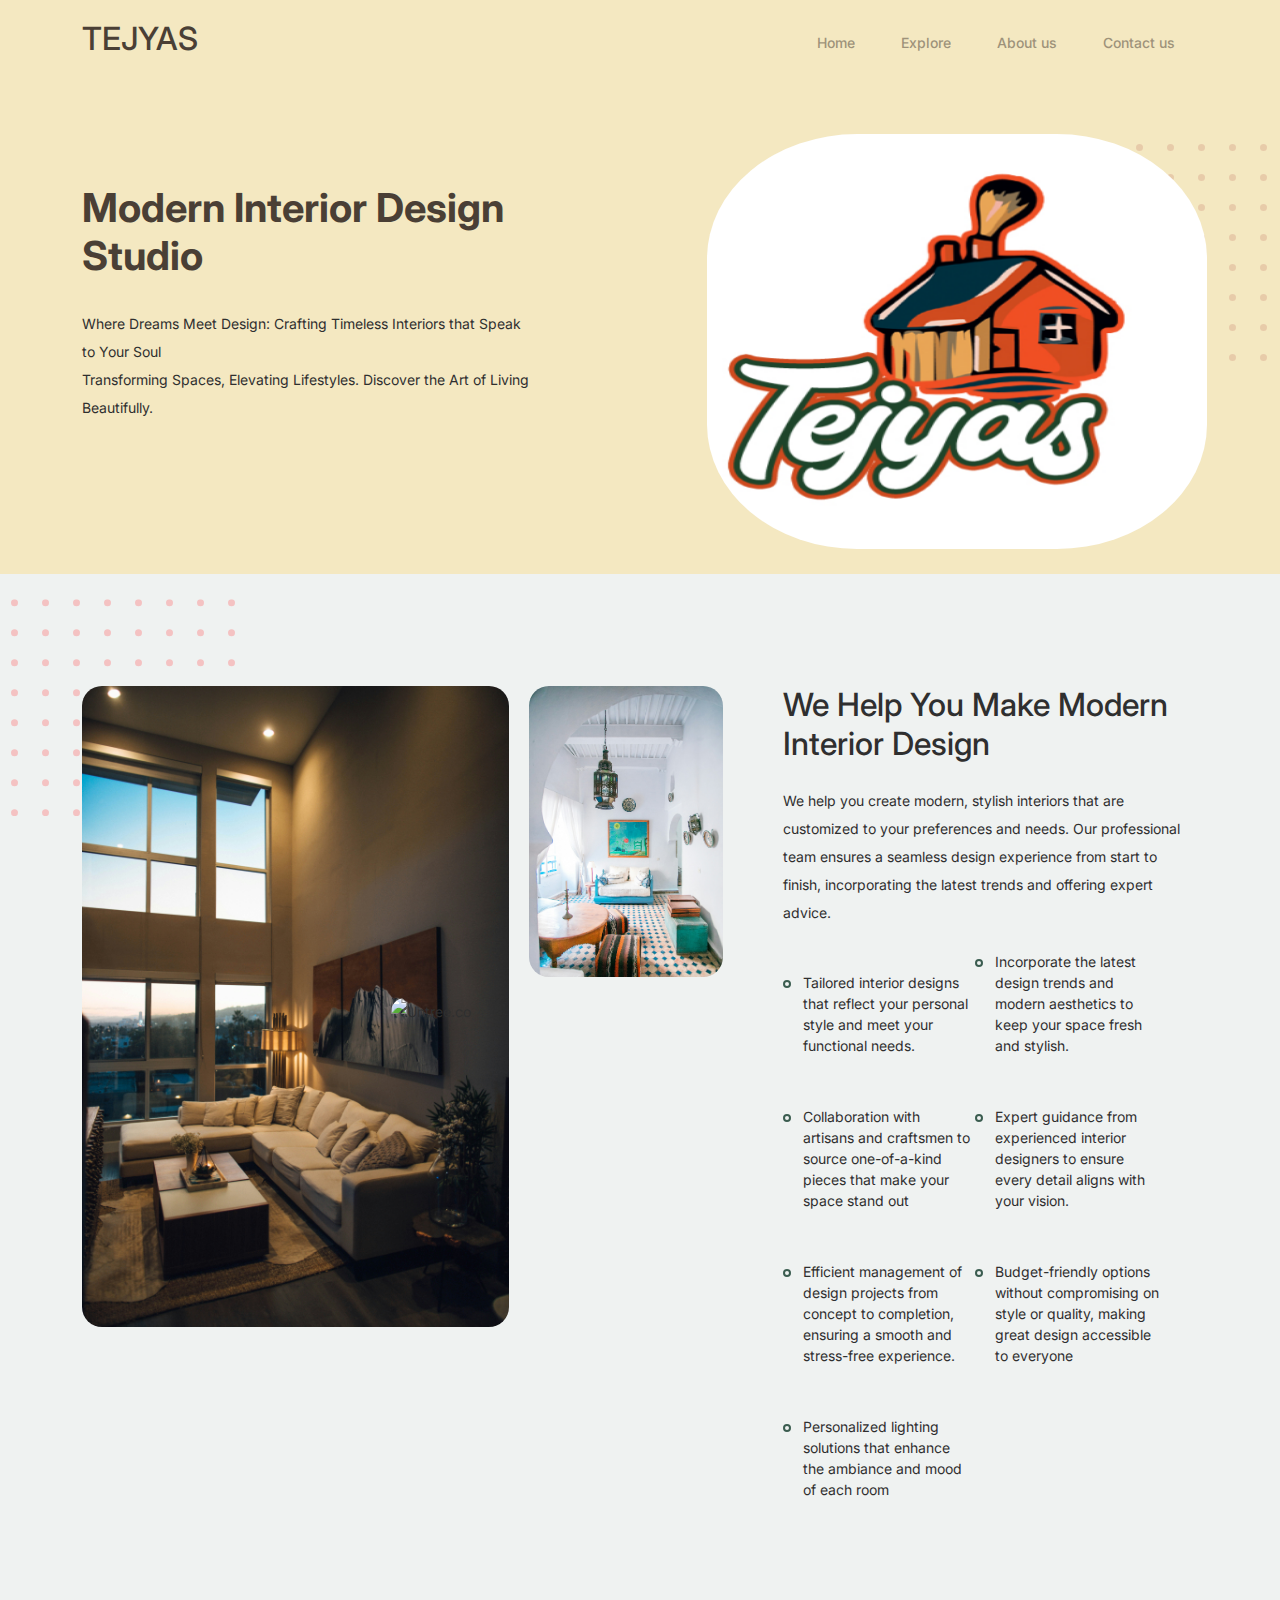
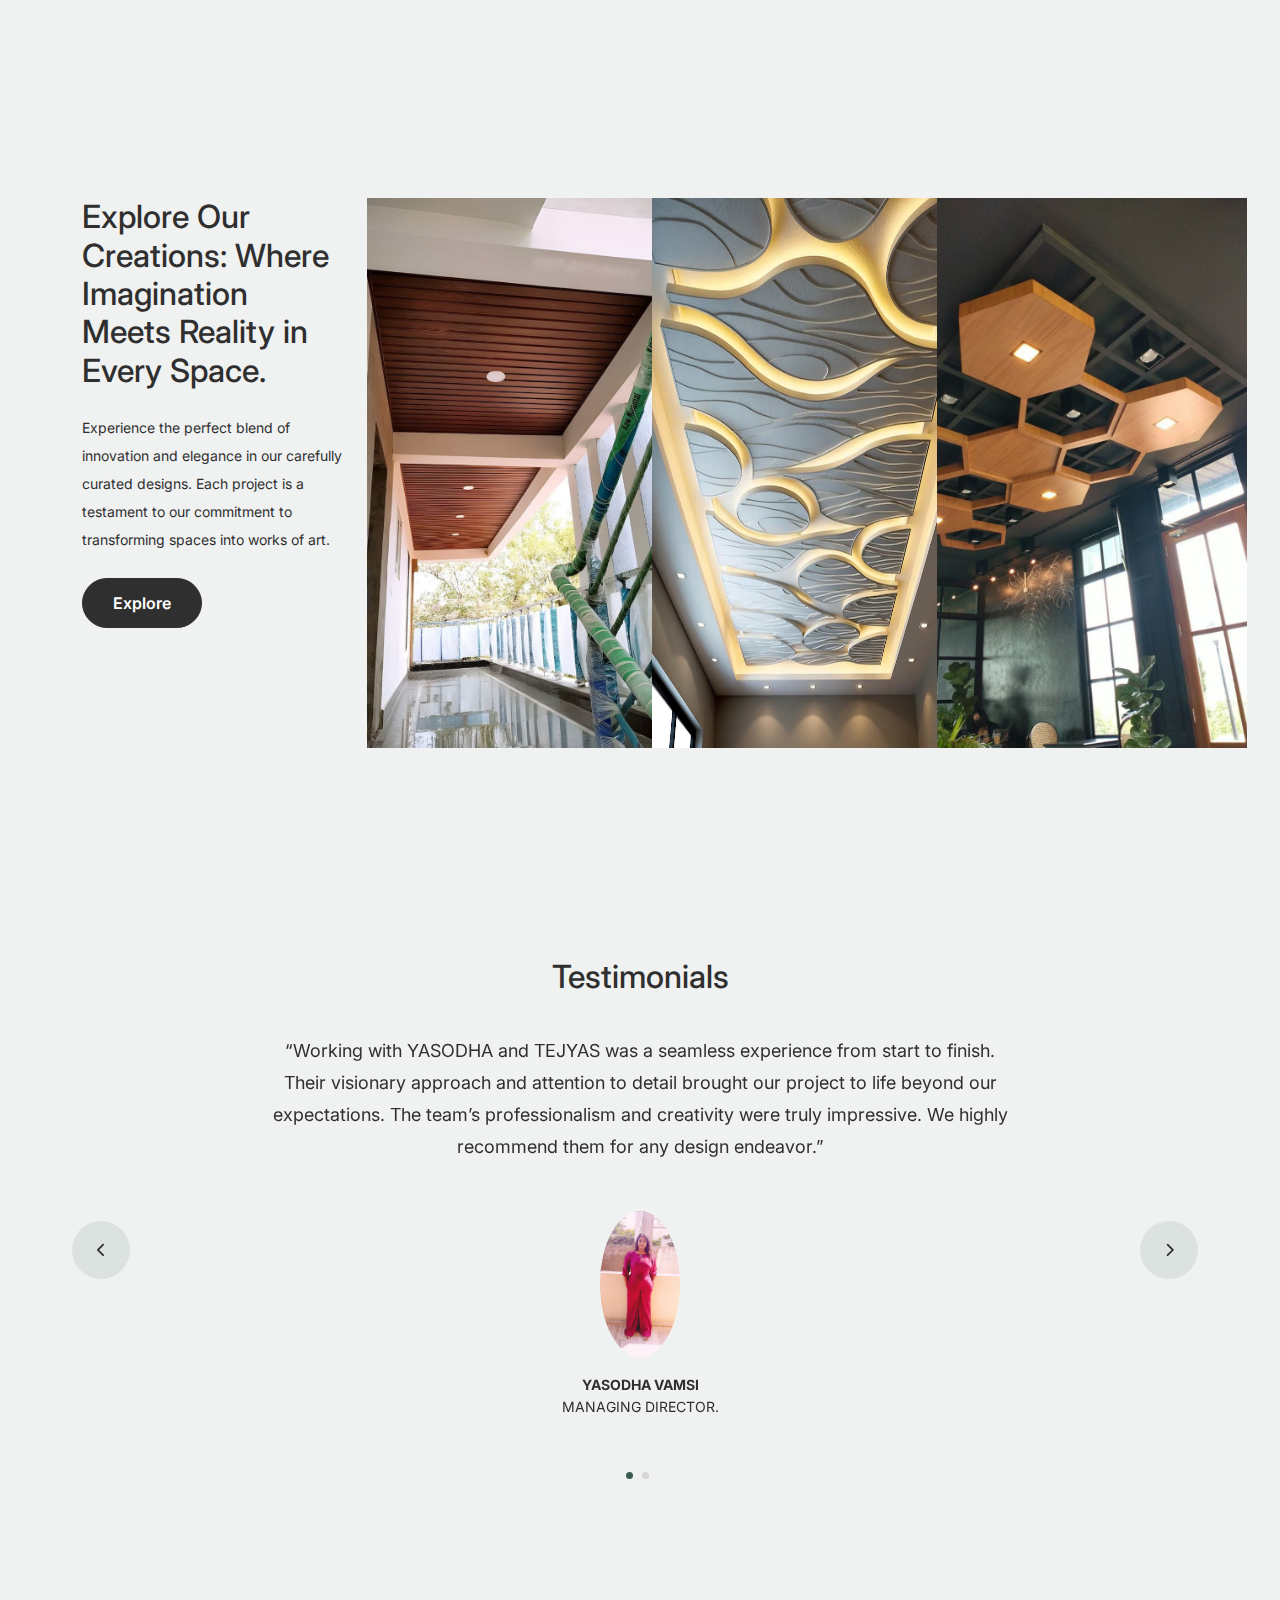
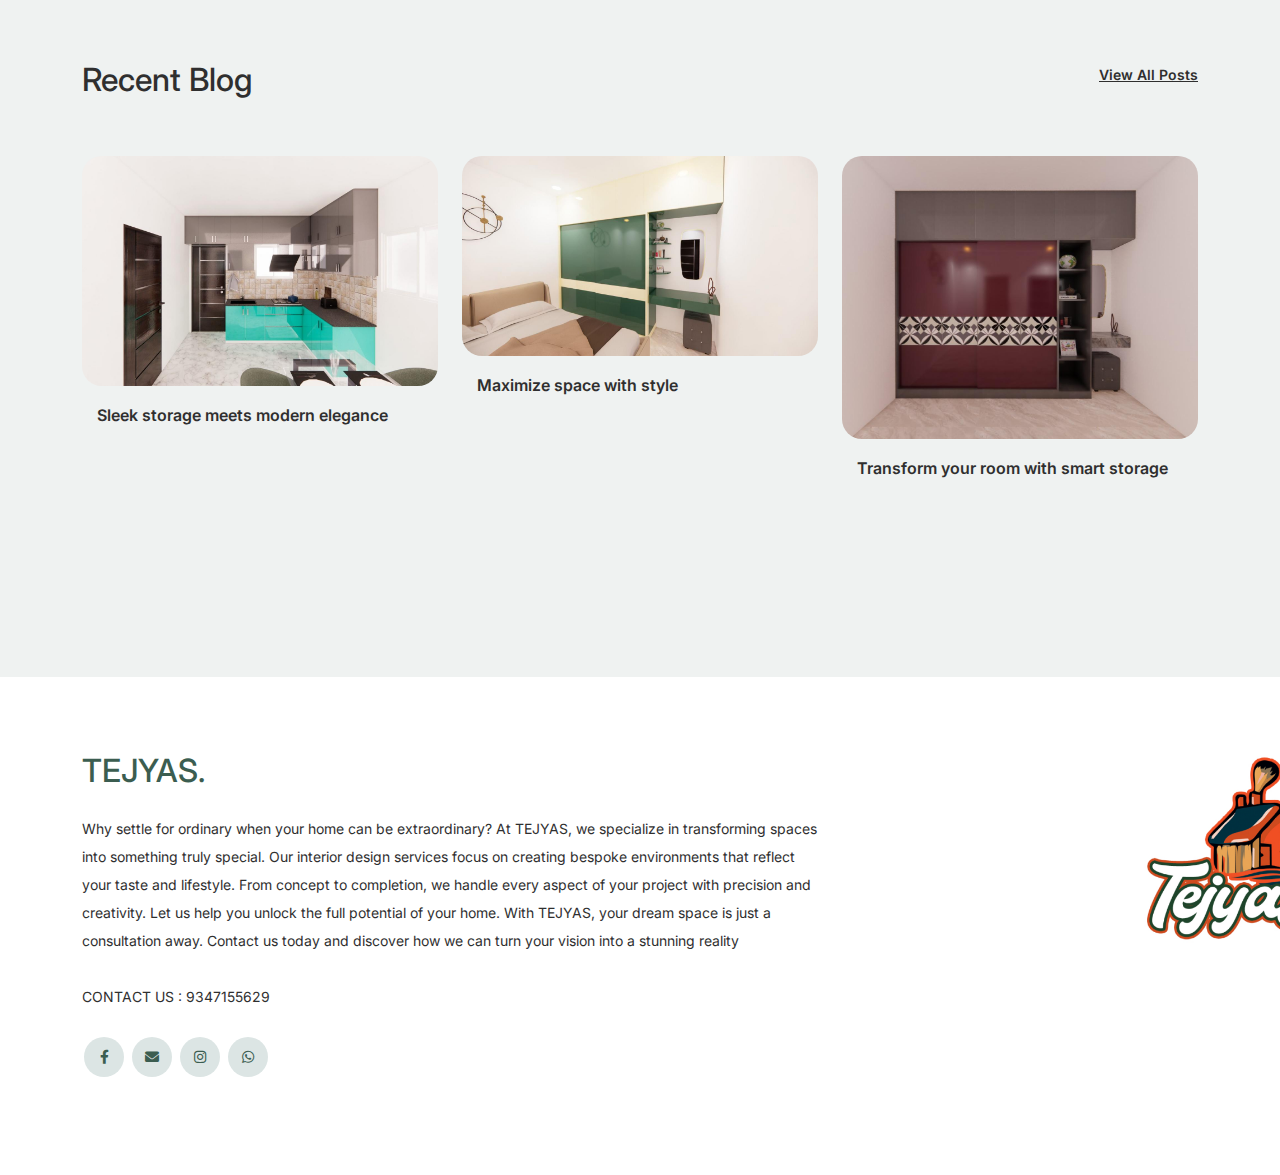
==== index.html @ baf239d1 "Add files via upload" ====
<!doctype html>
<html lang="en">
<head>
  <meta charset="utf-8">
  <meta name="viewport" content="width=device-width, initial-scale=1, shrink-to-fit=no">
  <meta name="author" content="Untree.co">
  <link rel="shortcut icon" href="favicon.png">

  <meta name="description" content="" />
  <meta name="keywords" content="bootstrap, bootstrap4" />

		<!-- Bootstrap CSS -->
		<link href="css/bootstrap.min.css" rel="stylesheet">
		<link href="https://cdnjs.cloudflare.com/ajax/libs/font-awesome/6.0.0-beta3/css/all.min.css" rel="stylesheet">
		<link href="css/tiny-slider.css" rel="stylesheet">
		<link href="css/style.css" rel="stylesheet">
		<title>TEJYAS </title>
	</head>

	<body>

		<!-- Start Header/Navigation -->
		<nav class="custom-navbar navbar navbar navbar-expand-md navbar-dark bg-dark" arial-label="Furni navigation bar">

			<div class="container">
				<h2><span style="color:#4A3F35">TEJYAS</span></h2>

				<button class="navbar-toggler" type="button" data-bs-toggle="collapse" data-bs-target="#navbarsFurni" aria-controls="navbarsFurni" aria-expanded="false" aria-label="Toggle navigation">
					<span class="navbar-toggler-icon"></span>
				</button>

				<div class="collapse navbar-collapse" id="navbarsFurni">
					<ul class="custom-navbar-nav navbar-nav ms-auto mb-2 mb-md-0">
						<li class="nav-item active">
							<li><a class="nav-link" href="index.html">Home</a></li>
						</li>
						<li><a class="nav-link" href="explore.html">Explore</a></li>
						<li><a class="nav-link" href="about.html">About us</a></li>
						<li><a class="nav-link" href="contact.html">Contact us</a></li>
					</ul>
				</div>
			</div>
				
		</nav>
		<!-- End Header/Navigation -->

		<!-- Start Hero Section -->
			<div class="hero">
				<div class="container">
					<div class="row justify-content-between">
						<div class="col-lg-5">
							<div class="intro-excerpt">
								<h1>Modern Interior <span clsas="d-block">Design Studio</span></h1>
								<p class="mb-4">Where Dreams Meet Design: Crafting Timeless Interiors that Speak to Your Soul <br>Transforming Spaces, Elevating Lifestyles. Discover the Art of Living Beautifully.</p>
							</div>
						</div>
						<div class="col-lg-7">
							<div class="hero-img-wrap">
								<img src="images/Screenshot 2024-08-15 175534.png" class="img-fluid">
							</div>
						</div>
					</div>
				</div>
			</div>
		<!-- End Hero Section -->

		<!-- Start Product Section -->
		
		<!-- End Product Section -->
		<div class="we-help-section">
			<div class="container">
				<div class="row justify-content-between">
					<div class="col-lg-7 mb-5 mb-lg-0">
						<div class="imgs-grid">
							<div class="grid grid-1"><img src="images/roberto-nickson-rEJxpBskj3Q-unsplash.jpg" alt="Untree.co"></div>
							<div class="grid grid-2"><img src="images/maria-orlova-6viJObrmnBw-unsplash.jpg" alt="Untree.co"></div>
							<div class="grid grid-3"><img src="images/jean-philippe-delberghe-PVQnaFyePvU-unsplash.jpg" alt="Untree.co"></div>
						</div>
					</div>
					<div class="col-lg-5 ps-lg-5">
						<h2 class="section-title mb-4">We Help You Make Modern Interior Design</h2>
						<p>We help you create modern, stylish interiors that are customized to your preferences and needs. Our professional team ensures a seamless design experience from start to finish, incorporating the latest trends and offering expert advice.</p>

						<ul class="list-unstyled custom-list my-4">
							<li>Tailored interior designs that reflect your personal style and meet your functional needs.</li>
							<li>Incorporate the latest design trends and modern aesthetics to keep your space fresh and stylish.</li>
							<li>Collaboration with artisans and craftsmen to source one-of-a-kind pieces that make your space stand out</li>
							<li>Expert guidance from experienced interior designers to ensure every detail aligns with your vision.</li>
							<li>Efficient management of design projects from concept to completion, ensuring a smooth and stress-free experience.</li>
							<li>Budget-friendly options without compromising on style or quality, making great design accessible to everyone</li>
							<li>Personalized lighting solutions that enhance the ambiance and mood of each room</li>
						</ul>
					</div>
				</div>
			</div>
		</div>
		<!-- Start Why Choose Us Section -->
		
		<!-- End Why Choose Us Section -->

		<!-- Start We Help Section -->
		
		<!-- End We Help Section -->

		<div class="product-section">
			<div class="container">
			  <div class="row">
		  
				<!-- Start Column 1 -->
				<div class="col-md-12 col-lg-3 mb-5 mb-lg-0">
				  <h2 class="mb-4 section-title">Explore Our Creations: Where Imagination Meets Reality in Every Space.</h2>
				  <p class="mb-4">Experience the perfect blend of innovation and elegance in our carefully curated designs. Each project is a testament to our commitment to transforming spaces into works of art.</p>
				  <p><a href="explore.html" class="btn">Explore</a></p>
				</div> 
				<!-- End Column 1 -->
		  
				<!-- Start Column 2 -->
				<div class="col-12 col-md-4 col-lg-3 mb-5 mb-md-0">
				  <a href="WhatsApp Image 2024-08-11 at 13.54.04_a18f2dfe.jpg" class="product-item">
					<img src="images/WhatsApp Image 2024-08-11 at 13.54.04_a18f2dfe.jpg" class="img-fluid1">
				  </a>
				</div> 
				<!-- End Column 2 -->
		  
				<!-- Start Column 3 -->
				<div class="col-12 col-md-4 col-lg-3 mb-5 mb-md-0">
				  <a href="stunning-new-ceiling-design-concepts-transform-your-home_1199394-38433.avif" class="product-item">
					<img src="images/stunning-new-ceiling-design-concepts-transform-your-home_1199394-38433.avif" class="img-fluid1">
				  </a>
				</div>
				<!-- End Column 3 -->
		  
				<!-- Start Column 4 -->
				<div class="col-12 col-md-4 col-lg-3 mb-5 mb-md-0">
				  <a href="WhatsApp Image 2024-08-11 at 13.54.05_7233ead6.jpg" class="product-item">
					<img src="images/WhatsApp Image 2024-08-11 at 13.54.05_7233ead6.jpg" class="img-fluid1">
				  </a>
				</div>
				<!-- End Column 4 -->
		  
			  </div>
			</div>
		  </div>
		  
					<!-- End Column 4 -->

				</div>
			</div>
		</div>

		<!-- Start Testimonial Slider -->
		<div class="testimonial-section">
			<div class="container">
				<div class="row">
					<div class="col-lg-7 mx-auto text-center">
						<h2 class="section-title">Testimonials</h2>
					</div>
				</div>

				<div class="row justify-content-center">
					<div class="col-lg-12">
						<div class="testimonial-slider-wrap text-center">

							<div id="testimonial-nav">
								<span class="prev" data-controls="prev"><span class="fa fa-chevron-left"></span></span>
								<span class="next" data-controls="next"><span class="fa fa-chevron-right"></span></span>
							</div>

							<div class="testimonial-slider">
								
								<div class="item">
									<div class="row justify-content-center">
										<div class="col-lg-8 mx-auto">

											<div class="testimonial-block text-center">
												<blockquote class="mb-5">
													<p>&ldquo;Working with YASODHA and TEJYAS was a seamless experience from start to finish. Their visionary approach and attention to detail brought our project to life beyond our expectations. The team’s professionalism and creativity were truly impressive. We highly recommend them for any design endeavor.&rdquo;</p>
												</blockquote>

												<div class="author-info">
													<div class="author-pic">
														<img src="images/vamsi.jpg" alt="Maria Jones" class="img-fluid">
													</div>
													<h3 class="font-weight-bold">YASODHA VAMSI</h3>
													<span class="position d-block mb-3">MANAGING DIRECTOR.</span>
												</div>
											</div>

										</div>
									</div>
								</div> 
								<!-- END item -->

								<div class="item">
									<div class="row justify-content-center">
										<div class="col-lg-8 mx-auto">

											<div class="testimonial-block text-center">
												<blockquote class="mb-5">
													<p>&ldquo;Under KIRAN TEJA's leadership, TEJYAS delivered exceptional results with a perfect blend of style and functionality. The team's ability to understand our needs and execute them flawlessly was remarkable. The entire process was smooth and stress-free, thanks to their expertise. We couldn’t be happier with the outcome.&rdquo;</p>
												</blockquote>

												<div class="author-info">
													<div class="author-pic">
														<img src="images/tej.jpg" alt="Maria Jones" class="img-fluid">
													</div>
													<h3 class="font-weight-bold">KIRAN TEJA</h3>
													<span class="position d-block mb-3">MANAGING DIRECTOR.</span>
												</div>
											</div>

										</div>
									</div>
								</div> 
								<!-- END item -->

								<!-- END item -->

							</div>

						</div>
					</div>
				</div>
			</div>
		</div>
		<!-- End Testimonial Slider -->

		<!-- Start Blog Section -->
		<div class="blog-section">
			<div class="container">
				<div class="row mb-5">
					<div class="col-md-6">
						<h2 class="section-title">Recent Blog</h2>
					</div>
					<div class="col-md-6 text-start text-md-end">
						<a href="explore.html" class="more">View All Posts</a>
					</div>
				</div>

				<div class="row">

					<div class="col-12 col-sm-6 col-md-4 mb-4 mb-md-0">
						<div class="post-entry">
							<a href="WhatsApp Image 2024-08-11 at 13.09.54_9f2b584c.jpg" class="post-thumbnail"><img src="images/WhatsApp Image 2024-08-11 at 13.09.54_9f2b584c.jpg" alt="Image" class="img-fluid"></a>
							<div class="post-content-entry">
								<h3><a href="#">Sleek storage meets modern elegance</a></h3>
							</div>
						</div>
					</div>

					<div class="col-12 col-sm-6 col-md-4 mb-4 mb-md-0">
						<div class="post-entry">
							<a href="WhatsApp Image 2024-08-11 at 13.09.53_72c09388.jpg" class="post-thumbnail"><img src="images/WhatsApp Image 2024-08-11 at 13.09.53_72c09388.jpg" alt="Image" class="img-fluid"></a>
							<div class="post-content-entry">
								<h3><a href="#">Maximize space with style</a></h3>
							</div>
						</div>
					</div>

					<div class="col-12 col-sm-6 col-md-4 mb-4 mb-md-0">
						<div class="post-entry">
							<a href="WhatsApp Image 2024-08-11 at 13.09.55_bc8fb94f.jpg" class="post-thumbnail"><img src="images/WhatsApp Image 2024-08-11 at 13.09.55_bc8fb94f.jpg" alt="Image" class="img-fluid"></a>
							<div class="post-content-entry">
								<h3><a href="#">Transform your room with smart storage</a></h3>
							</div>
						</div>
					</div>

				</div>
			</div>
		</div>
		<!-- End Blog Section -->	

		<!-- Start Footer Section -->
		<footer class="footer-section">
			<div class="container relative">
				<div class="row">
					<div class="sofa col-8">
						<div class="mb-4 footer-logo-wrap"><a href="#" class="footer-logo">TEJYAS<span>.</span></a></div>
						<p class="mb-4">Why settle for ordinary when your home can be extraordinary? At TEJYAS, we specialize in transforming spaces into something truly special. Our interior design services focus on creating bespoke environments that reflect your taste and lifestyle. From concept to completion, we handle every aspect of your project with precision and creativity.

							Let us help you unlock the full potential of your home. With TEJYAS, your dream space is just a consultation away. Contact us today and discover how we can turn your vision into a stunning reality<br> <br> CONTACT US : 9347155629</p>

						<ul class="list-unstyled custom-social">
							<li><a href="#"><span class="fa fa-brands fa-facebook-f"></span></a></li>
							<li><a href="mailto:tejyasinteriors@gmail.com"><span class="fa fa-envelope"></span></a></li>
							<li><a href="https://www.instagram.com/tejyas_interiors?utm_source=ig_web_button_share_sheet&igsh=ZDNlZDc0MzIxNw=="><span class="fa fa-brands fa-instagram"></span></a></li>
							<li><a href="https://wa.me/9347155629"><span class="fa fa-brands fa-whatsapp"></span></a></li>

						</ul>
					</div>
						</div>
					</div>
					<div class="row">
						<div class="sof col-3">
							<img src="images/Screenshot 2024-08-15 175534.png" alt="Image" class="img-fluid">
						</div>

				</div>


					</div>
				</div>

			</div>
		</footer>
		<!-- End Footer Section -->	


		<script src="js/bootstrap.bundle.min.js"></script>
		<script src="js/tiny-slider.js"></script>
		<script src="js/custom.js"></script>
	</body>

</html>
---- css/tiny-slider.css ----
.tns-outer{padding:0 !important}.tns-outer [hidden]{display:none !important}.tns-outer [aria-controls],.tns-outer [data-action]{cursor:pointer}.tns-slider{-webkit-transition:all 0s;-moz-transition:all 0s;transition:all 0s}.tns-slider>.tns-item{-webkit-box-sizing:border-box;-moz-box-sizing:border-box;box-sizing:border-box}.tns-horizontal.tns-subpixel{white-space:nowrap}.tns-horizontal.tns-subpixel>.tns-item{display:inline-block;vertical-align:top;white-space:normal}.tns-horizontal.tns-no-subpixel:after{content:'';display:table;clear:both}.tns-horizontal.tns-no-subpixel>.tns-item{float:left}.tns-horizontal.tns-carousel.tns-no-subpixel>.tns-item{margin-right:-100%}.tns-no-calc{position:relative;left:0}.tns-gallery{position:relative;left:0;min-height:1px}.tns-gallery>.tns-item{position:absolute;left:-100%;-webkit-transition:transform 0s, opacity 0s;-moz-transition:transform 0s, opacity 0s;transition:transform 0s, opacity 0s}.tns-gallery>.tns-slide-active{position:relative;left:auto !important}.tns-gallery>.tns-moving{-webkit-transition:all 0.25s;-moz-transition:all 0.25s;transition:all 0.25s}.tns-autowidth{display:inline-block}.tns-lazy-img{-webkit-transition:opacity 0.6s;-moz-transition:opacity 0.6s;transition:opacity 0.6s;opacity:0.6}.tns-lazy-img.tns-complete{opacity:1}.tns-ah{-webkit-transition:height 0s;-moz-transition:height 0s;transition:height 0s}.tns-ovh{overflow:hidden}.tns-visually-hidden{position:absolute;left:-10000em}.tns-transparent{opacity:0;visibility:hidden}.tns-fadeIn{opacity:1;filter:alpha(opacity=100);z-index:0}.tns-normal,.tns-fadeOut{opacity:0;filter:alpha(opacity=0);z-index:-1}.tns-vpfix{white-space:nowrap}.tns-vpfix>div,.tns-vpfix>li{display:inline-block}.tns-t-subp2{margin:0 auto;width:310px;position:relative;height:10px;overflow:hidden}.tns-t-ct{width:2333.3333333%;width:-webkit-calc(100% * 70 / 3);width:-moz-calc(100% * 70 / 3);width:calc(100% * 70 / 3);position:absolute;right:0}.tns-t-ct:after{content:'';display:table;clear:both}.tns-t-ct>div{width:1.4285714%;width:-webkit-calc(100% / 70);width:-moz-calc(100% / 70);width:calc(100% / 70);height:10px;float:left}

/*# sourceMappingURL=sourcemaps/tiny-slider.css.map */
---- css/style.css ----
/*
* Template Name: UntreeStore
* Template Author: Untree.co
* Author URI: https://untree.co/
* License: https://creativecommons.org/licenses/by/3.0/
*/
@import url("https://fonts.googleapis.com/css2?family=Inter:wght@400;500;600;700;800&display=swap");
body {
  overflow-x: hidden;
  position: relative; }

body {
  font-family: "Inter", sans-serif;
  font-weight: 400;
  line-height: 28px;
  color: #2f2f2f;
  font-size: 14px;
  background-color: #eff2f1; }

a {
  text-decoration: none;
  -webkit-transition: .3s all ease;
  -o-transition: .3s all ease;
  transition: .3s all ease;
  color: #2f2f2f;
  text-decoration: underline; }
  a:hover {
    color: #2f2f2f;
    text-decoration: none; }
  a.more {
    font-weight: 600; }

.custom-navbar {
  background: #F4E8C1 !important;
  padding-top: 20px;
  padding-bottom: 20px; }
  .custom-navbar .navbar-brand {
    font-size: 32px;
    font-weight: 600; }
    .custom-navbar .navbar-brand > span {
      opacity: .4; }
  .custom-navbar .navbar-toggler {
    border-color: transparent; }
    .custom-navbar .navbar-toggler:active, .custom-navbar .navbar-toggler:focus {
      -webkit-box-shadow: none;
      box-shadow: none;
      outline: none; }
  @media (min-width: 992px) {
    .custom-navbar .custom-navbar-nav li {
      margin-left: 15px;
      margin-right: 15px; } }
  .custom-navbar .custom-navbar-nav li a {
    font-weight: 500;
    color: #4A3F35 !important;
    opacity: .5;
    -webkit-transition: .3s all ease;
    -o-transition: .3s all ease;
    transition: .3s all ease;
    position: relative; }
    @media (min-width: 768px) {
      .custom-navbar .custom-navbar-nav li a:before {
        content: "";
        position: absolute;
        bottom: 0;
        left: 8px;
        right: 8px;
        background: #f9bf29;
        height: 5px;
        opacity: 1;
        visibility: visible;
        width: 0;
        -webkit-transition: .15s all ease-out;
        -o-transition: .15s all ease-out;
        transition: .15s all ease-out; } }
    .custom-navbar .custom-navbar-nav li a:hover {
      opacity: 1; }
      .custom-navbar .custom-navbar-nav li a:hover:before {
        width: calc(100% - 16px); }
  .custom-navbar .custom-navbar-nav li.active a {
    opacity: 1; }
    .custom-navbar .custom-navbar-nav li.active a:before {
      width: calc(100% - 16px); }
  .custom-navbar .custom-navbar-cta {
    margin-left: 0 !important;
    -webkit-box-orient: horizontal;
    -webkit-box-direction: normal;
    -ms-flex-direction: row;
    flex-direction: row; }
    @media (min-width: 768px) {
      .custom-navbar .custom-navbar-cta {
        margin-left: 40px !important; } }
    .custom-navbar .custom-navbar-cta li {
      margin-left: 0px;
      margin-right: 0px; }
      .custom-navbar .custom-navbar-cta li:first-child {
        margin-right: 20px; }

.hero {
  background: #F4E8C1;
  padding: calc(4rem - 30px) 0 0rem 0; }
  @media (min-width: 768px) {
    .hero {
      padding: calc(4rem - 30px) 0 4rem 0; } }
  @media (min-width: 992px) {
    .hero {
      padding: calc(8rem - 30px) 0 8rem 0; } }
  .hero .intro-excerpt {
    position: relative;
    z-index: 4; }
    @media (min-width: 992px) {
      .hero .intro-excerpt {
        max-width: 450px; } }
  .hero h1 {
    font-weight: 700;
    color: #4A3F35;
    margin-bottom: 30px; }
    @media (min-width: 1400px) {
      .hero h1 {
        font-size: 54px; } }
  .hero p {
    color: #2f2f2f;
    margin-botom: 30px; }
  .hero .hero-img-wrap {
    position: relative; }
    .hero .hero-img-wrap img {
      position: relative;
      top: 0px;
      right: 0px;
      z-index: 2;
      max-width: 780px;
      left: -20px; }
      @media (min-width: 768px) {
        .hero .hero-img-wrap img {
          right: 0px;
          left: -100px; } }
      @media (min-width: 992px) {
        .hero .hero-img-wrap img {
          left: 0px;
          top: -80px;
          position: absolute;
          right: -50px; } }
      @media (min-width: 1200px) {
        .hero .hero-img-wrap img {
          left: 150px;
          top: -50px;
          right: -100px;
          width: 500px;
          height: 415px; 
        border-radius: 30%;} }
    .hero .hero-img-wrap:after {
      content: "";
      position: absolute;
      width: 255px;
      height: 217px;
      background-image: url("../images/dots-light.svg");
      background-size: contain;
      background-repeat: no-repeat;
      right: -100px;
      top: -0px; }
      @media (min-width: 1200px) {
        .hero .hero-img-wrap:after {
          top: -40px; } }

.btn {
  font-weight: 600;
  padding: 12px 30px;
  border-radius: 30px;
  color: #ffffff;
  background: #2f2f2f;
  border-color: #2f2f2f; }
  .btn:hover {
    color: #ffffff;
    background: #222222;
    border-color: #222222; }
  .btn:active, .btn:focus {
    outline: none !important;
    -webkit-box-shadow: none;
    box-shadow: none; }
  .btn.btn-primary {
    background: #3b5d50;
    border-color: #3b5d50; }
    .btn.btn-primary:hover {
      background: #314d43;
      border-color: #314d43; }
  .btn.btn-secondary {
    color: #2f2f2f;
    background: #f9bf29;
    border-color: #f9bf29; }
    .btn.btn-secondary:hover {
      background: #f8b810;
      border-color: #f8b810; }
  .btn.btn-white-outline {
    background: transparent;
    border-width: 2px;
    border-color: rgba(255, 255, 255, 0.3); }
    .btn.btn-white-outline:hover {
      border-color: white;
      color: #ffffff; }

.-title {
  color: #2f2f2f; }

  .product-section {
    padding: 7rem 0;
  }
  
  .product-section .product-item {
    text-align: center;
    text-decoration: none;
    display: block;
    position: relative;
    padding-bottom: 50px;
  }
  
  .product-section .product-item img {
    transition: transform 0.3s ease; /* Smooth transition */
  }
  
  .product-section .product-item:hover img {
    transform: scale(1.1); /* Zoom in the image */
  }
  
  .img-fluid1 {
    height: 550px;
    width: 310px;
    transition: transform 0.3s ease; /* Smooth transition for this class */
  }
  
  .img-fluid1:hover {
    transform: scale(1.1); /* Zoom effect for .img-fluid1 class */
  }
.img-fluid2{
  height:600px;
  width:600px;
  
}

.why-choose-section {
  padding: 7rem 0; }
  .why-choose-section .img-wrap {
    position: relative; }
    .why-choose-section .img-wrap:before {
      position: absolute;
      content: "";
      width: 255px;
      height: 217px;
      background-image: url("../images/dots-yellow.svg");
      background-repeat: no-repeat;
      background-size: contain;
      -webkit-transform: translate(-40%, -40%);
      -ms-transform: translate(-40%, -40%);
      transform: translate(-40%, -40%);
      z-index: -1; }
    .why-choose-section .img-wrap img {
      border-radius: 20px; }

.feature {
  margin-bottom: 30px; }
  .feature .icon {
    display: inline-block;
    position: relative;
    margin-bottom: 20px; }
    .feature .icon:before {
      content: "";
      width: 33px;
      height: 33px;
      position: absolute;
      background: rgba(59, 93, 80, 0.2);
      border-radius: 50%;
      right: -8px;
      bottom: 0; }
  .feature h3 {
    font-size: 14px;
    color: #2f2f2f; }
  .feature p {
    font-size: 14px;
    line-height: 22px;
    color: #6a6a6a; }

.we-help-section {
  padding: 7rem 0; }
  .we-help-section .imgs-grid {
    display: -ms-grid;
    display: grid;
    -ms-grid-columns: (1fr)[27];
    grid-template-columns: repeat(27, 1fr);
    position: relative; }
    .we-help-section .imgs-grid:before {
      position: absolute;
      content: "";
      width: 255px;
      height: 217px;
      background-image: url("../images/dots-green.svg");
      background-size: contain;
      background-repeat: no-repeat;
      -webkit-transform: translate(-40%, -40%);
      -ms-transform: translate(-40%, -40%);
      transform: translate(-40%, -40%);
      z-index: -1; }
    .we-help-section .imgs-grid .grid {
      position: relative; }
      .we-help-section .imgs-grid .grid img {
        border-radius: 20px;
        max-width: 100%; }
      .we-help-section .imgs-grid .grid.grid-1 {
        -ms-grid-column: 1;
        -ms-grid-column-span: 18;
        grid-column: 1 / span 18;
        -ms-grid-row: 1;
        -ms-grid-row-span: 27;
        grid-row: 1 / span 27; }
      .we-help-section .imgs-grid .grid.grid-2 {
        -ms-grid-column: 19;
        -ms-grid-column-span: 27;
        grid-column: 19 / span 27;
        -ms-grid-row: 1;
        -ms-grid-row-span: 5;
        grid-row: 1 / span 5;
        padding-left: 20px; }
      .we-help-section .imgs-grid .grid.grid-3 {
        -ms-grid-column: 14;
        -ms-grid-column-span: 16;
        grid-column: 14 / span 16;
        -ms-grid-row: 6;
        -ms-grid-row-span: 27;
        grid-row: 6 / span 27;
        padding-top: 20px; }
        .imf1{
          width:50px;
        }
        .imf2{
          width:90px;
        }
.custom-list {
  width: 100%; }
  .custom-list li {
    display: inline-block;
    width: calc(50% - 20px);
    margin-bottom: 50px;
    line-height: 1.5;
    position: relative;
    padding-left: 20px; }
    .custom-list li:before {
      content: "";
      width: 8px;
      height: 8px;
      border-radius: 50%;
      border: 2px solid #3b5d50;
      position: absolute;
      left: 0;
      top: 8px; }

.popular-product {
  padding: 0 0 7rem 0; }
  .popular-product .product-item-sm h3 {
    font-size: 14px;
    font-weight: 700;
    color: #2f2f2f; }
  .popular-product .product-item-sm a {
    text-decoration: none;
    color: #2f2f2f;
    -webkit-transition: .3s all ease;
    -o-transition: .3s all ease;
    transition: .3s all ease; }
    .popular-product .product-item-sm a:hover {
      color: rgba(47, 47, 47, 0.5); }
  .popular-product .product-item-sm p {
    line-height: 1.4;
    margin-bottom: 10px;
    font-size: 14px; }
  .popular-product .product-item-sm .thumbnail {
    margin-right: 10px;
    -webkit-box-flex: 0;
    -ms-flex: 0 0 120px;
    flex: 0 0 120px;
    position: relative; }
    .popular-product .product-item-sm .thumbnail:before {
      content: "";
      position: absolute;
      border-radius: 20px;
      background: #dce5e4;
      width: 98px;
      height: 98px;
      top: 50%;
      left: 50%;
      -webkit-transform: translate(-50%, -50%);
      -ms-transform: translate(-50%, -50%);
      transform: translate(-50%, -50%);
      z-index: -1; }

.testimonial-section {
  padding: 3rem 0 7rem 0; }

.testimonial-slider-wrap {
  position: relative; }
  .testimonial-slider-wrap .tns-inner {
    padding-top: 30px; }
  .testimonial-slider-wrap .item .testimonial-block blockquote {
    font-size: 16px; }
    @media (min-width: 768px) {
      .testimonial-slider-wrap .item .testimonial-block blockquote {
        line-height: 32px;
        font-size: 18px; } }
  .testimonial-slider-wrap .item .testimonial-block .author-info .author-pic {
    margin-bottom: 20px; }
    .testimonial-slider-wrap .item .testimonial-block .author-info .author-pic img {
      max-width: 80px;
      border-radius: 50%; }
  .testimonial-slider-wrap .item .testimonial-block .author-info h3 {
    font-size: 14px;
    font-weight: 700;
    color: #2f2f2f;
    margin-bottom: 0; }
  .testimonial-slider-wrap #testimonial-nav {
    position: absolute;
    top: 50%;
    z-index: 99;
    width: 100%;
    display: none; }
    @media (min-width: 768px) {
      .testimonial-slider-wrap #testimonial-nav {
        display: block; } }
    .testimonial-slider-wrap #testimonial-nav > span {
      cursor: pointer;
      position: absolute;
      width: 58px;
      height: 58px;
      line-height: 58px;
      border-radius: 50%;
      background: rgba(59, 93, 80, 0.1);
      color: #2f2f2f;
      -webkit-transition: .3s all ease;
      -o-transition: .3s all ease;
      transition: .3s all ease; }
      .testimonial-slider-wrap #testimonial-nav > span:hover {
        background: #3b5d50;
        color: #ffffff; }
    .testimonial-slider-wrap #testimonial-nav .prev {
      left: -10px; }
    .testimonial-slider-wrap #testimonial-nav .next {
      right: 0; }
  .testimonial-slider-wrap .tns-nav {
    position: absolute;
    bottom: -50px;
    left: 50%;
    -webkit-transform: translateX(-50%);
    -ms-transform: translateX(-50%);
    transform: translateX(-50%); }
    .testimonial-slider-wrap .tns-nav button {
      background: none;
      border: none;
      display: inline-block;
      position: relative;
      width: 0 !important;
      height: 7px !important;
      margin: 2px; }
      .testimonial-slider-wrap .tns-nav button:active, .testimonial-slider-wrap .tns-nav button:focus, .testimonial-slider-wrap .tns-nav button:hover {
        outline: none;
        -webkit-box-shadow: none;
        box-shadow: none;
        background: none; }
      .testimonial-slider-wrap .tns-nav button:before {
        display: block;
        width: 7px;
        height: 7px;
        left: 0;
        top: 0;
        position: absolute;
        content: "";
        border-radius: 50%;
        -webkit-transition: .3s all ease;
        -o-transition: .3s all ease;
        transition: .3s all ease;
        background-color: #d6d6d6; }
      .testimonial-slider-wrap .tns-nav button:hover:before, .testimonial-slider-wrap .tns-nav button.tns-nav-active:before {
        background-color: #3b5d50; }

.before-footer-section {
  padding: 7rem 0 12rem 0 !important; }

.blog-section {
  padding: 7rem 0 12rem 0; }
  .blog-section .post-entry a {
    text-decoration: none; }
  .blog-section .post-entry .post-thumbnail {
    display: block;
    margin-bottom: 20px; }
    .blog-section .post-entry .post-thumbnail img {
      border-radius: 20px;
      -webkit-transition: .3s all ease;
      -o-transition: .3s all ease;
      transition: .3s all ease; }
  .blog-section .post-entry .post-content-entry {
    padding-left: 15px;
    padding-right: 15px; }
    .blog-section .post-entry .post-content-entry h3 {
      font-size: 16px;
      margin-bottom: 0;
      font-weight: 600;
      margin-bottom: 7px; }
    .blog-section .post-entry .post-content-entry .meta {
      font-size: 14px; }
      .blog-section .post-entry .post-content-entry .meta a {
        font-weight: 600; }
  .blog-section .post-entry:hover .post-thumbnail img, .blog-section .post-entry:focus .post-thumbnail img {
    opacity: .7; }

.footer-section {
  padding: 80px 0;
  background: #ffffff; }
  .footer-section .relative {
    position: relative; }
  .footer-section a {
    text-decoration: none;
    color: #2f2f2f;
    -webkit-transition: .3s all ease;
    -o-transition: .3s all ease;
    transition: .3s all ease; }
    .footer-section a:hover {
      color: rgba(47, 47, 47, 0.5); }
  .footer-section .subscription-form {
    margin-bottom: 40px;
    position: relative;
    z-index: 2;
    margin-top: 100px; }
    @media (min-width: 992px) {
      .footer-section .subscription-form {
        margin-top: 0px;
        margin-bottom: 80px; } }
    .footer-section .subscription-form h3 {
      font-size: 18px;
      font-weight: 500;
      color: #3b5d50; }
    .footer-section .subscription-form .form-control {
      height: 50px;
      border-radius: 10px;
      font-family: "Inter", sans-serif; }
      .footer-section .subscription-form .form-control:active, .footer-section .subscription-form .form-control:focus {
        outline: none;
        -webkit-box-shadow: none;
        box-shadow: none;
        border-color: #3b5d50;
        -webkit-box-shadow: 0 1px 4px 0 rgba(0, 0, 0, 0.2);
        box-shadow: 0 1px 4px 0 rgba(0, 0, 0, 0.2); }
      .footer-section .subscription-form .form-control::-webkit-input-placeholder {
        font-size: 14px; }
      .footer-section .subscription-form .form-control::-moz-placeholder {
        font-size: 14px; }
      .footer-section .subscription-form .form-control:-ms-input-placeholder {
        font-size: 14px; }
      .footer-section .subscription-form .form-control:-moz-placeholder {
        font-size: 14px; }
    .footer-section .subscription-form .btn {
      border-radius: 10px !important; }
  .footer-section .sofa-img {
    position: absolute;
    top: -200px;
    z-index: 1;
    right: 0; }
    .footer-section .sofa-img img {
      max-width: 380px; }
  .footer-section .links-wrap {
    margin-top: 0px; }
    @media (min-width: 992px) {
      .footer-section .links-wrap {
        margin-top: 54px; } }
    .footer-section .links-wrap ul li {
      margin-bottom: 10px; }
  .footer-section .footer-logo-wrap .footer-logo {
    font-size: 32px;
    font-weight: 500;
    text-decoration: none;
    color: #3b5d50; }
  .footer-section .custom-social li {
    margin: 2px;
    display: inline-block; }
    .footer-section .custom-social li a {
      width: 40px;
      height: 40px;
      text-align: center;
      line-height: 40px;
      display: inline-block;
      background: #dce5e4;
      color: #3b5d50;
      border-radius: 50%; }
      .footer-section .custom-social li a:hover {
        background: #3b5d50;
        color: #ffffff; }
  .footer-section .border-top {
    border-color: #dce5e4; }
    .footer-section .border-top.copyright {
      font-size: 14px !important; }

.untree_co-section {
  padding: 7rem 0; }

.form-control {
  height: 50px;
  border-radius: 10px;
  font-family: "Inter", sans-serif; }
  .form-control:active, .form-control:focus {
    outline: none;
    -webkit-box-shadow: none;
    box-shadow: none;
    border-color: #3b5d50;
    -webkit-box-shadow: 0 1px 4px 0 rgba(0, 0, 0, 0.2);
    box-shadow: 0 1px 4px 0 rgba(0, 0, 0, 0.2); }
  .form-control::-webkit-input-placeholder {
    font-size: 14px; }
  .form-control::-moz-placeholder {
    font-size: 14px; }
  .form-control:-ms-input-placeholder {
    font-size: 14px; }
  .form-control:-moz-placeholder {
    font-size: 14px; }

.service {
  line-height: 1.5; }
  .service .service-icon {
    border-radius: 10px;
    -webkit-box-flex: 0;
    -ms-flex: 0 0 50px;
    flex: 0 0 50px;
    height: 50px;
    line-height: 50px;
    text-align: center;
    background: #3b5d50;
    margin-right: 20px;
    color: #ffffff; }

textarea {
  height: auto !important; }

.site-blocks-table {
  overflow: auto; }
  .site-blocks-table .product-thumbnail {
    width: 200px; }
  .site-blocks-table .btn {
    padding: 2px 10px; }
  .site-blocks-table thead th {
    padding: 30px;
    text-align: center;
    border-width: 0px !important;
    vertical-align: middle;
    color: rgba(0, 0, 0, 0.8);
    font-size: 18px; }
  .site-blocks-table td {
    padding: 20px;
    text-align: center;
    vertical-align: middle;
    color: rgba(0, 0, 0, 0.8); }
  .site-blocks-table tbody tr:first-child td {
    border-top: 1px solid #3b5d50 !important; }
  .site-blocks-table .btn {
    background: none !important;
    color: #000000;
    border: none;
    height: auto !important; }

.site-block-order-table th {
  border-top: none !important;
  border-bottom-width: 1px !important; }

.site-block-order-table td, .site-block-order-table th {
  color: #000000; }

.couponcode-wrap input {
  border-radius: 10px !important; }

.text-primary {
  color: #3b5d50 !important; }

.thankyou-icon {
  position: relative;
  color: #3b5d50; }
  .thankyou-icon:before {
    position: absolute;
    content: "";
    width: 50px;
    height: 50px;
    border-radius: 50%;
    background: rgba(59, 93, 80, 0.2); }
    .sof{
margin-left: 1050px;
margin-top: -360px;
padding-left: 100px;}
.vamsi{
  height: 500px;
  padding-left: 100px;
}
.one{
  padding-left: 150px;
}
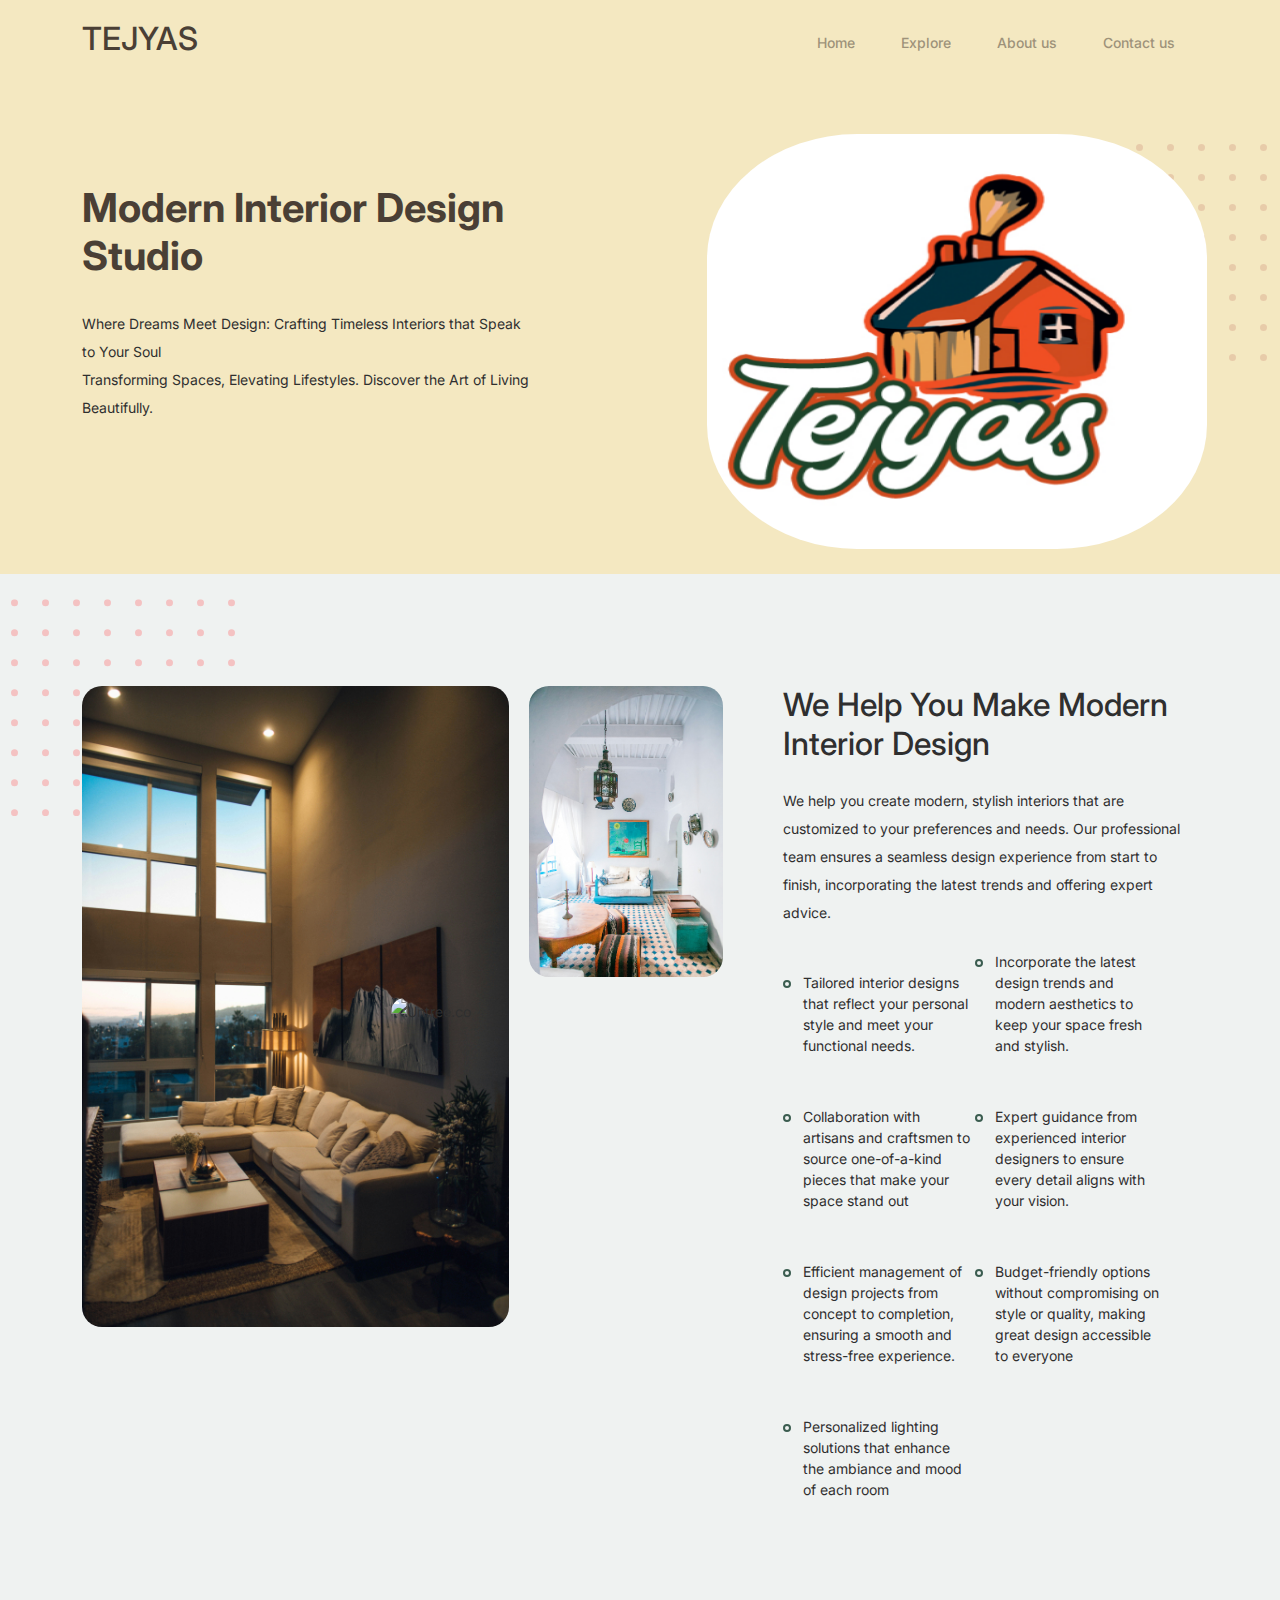
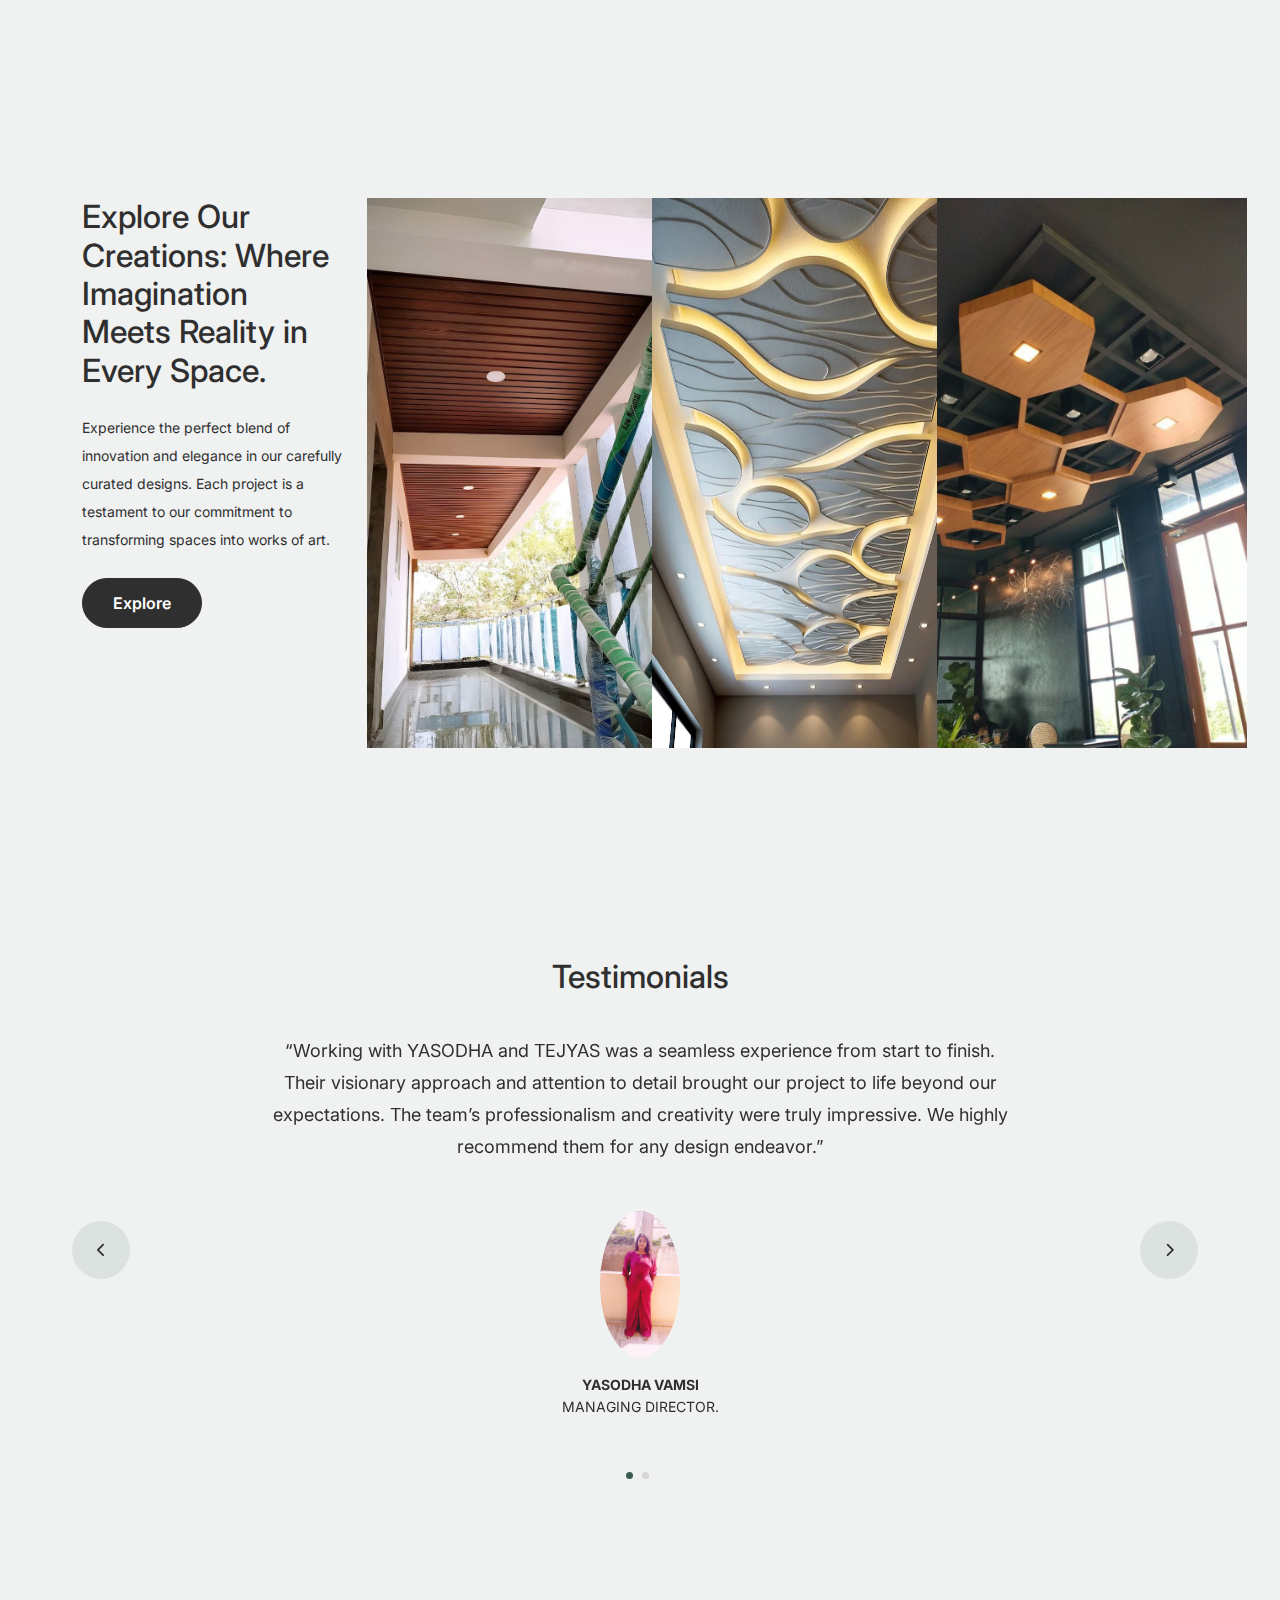
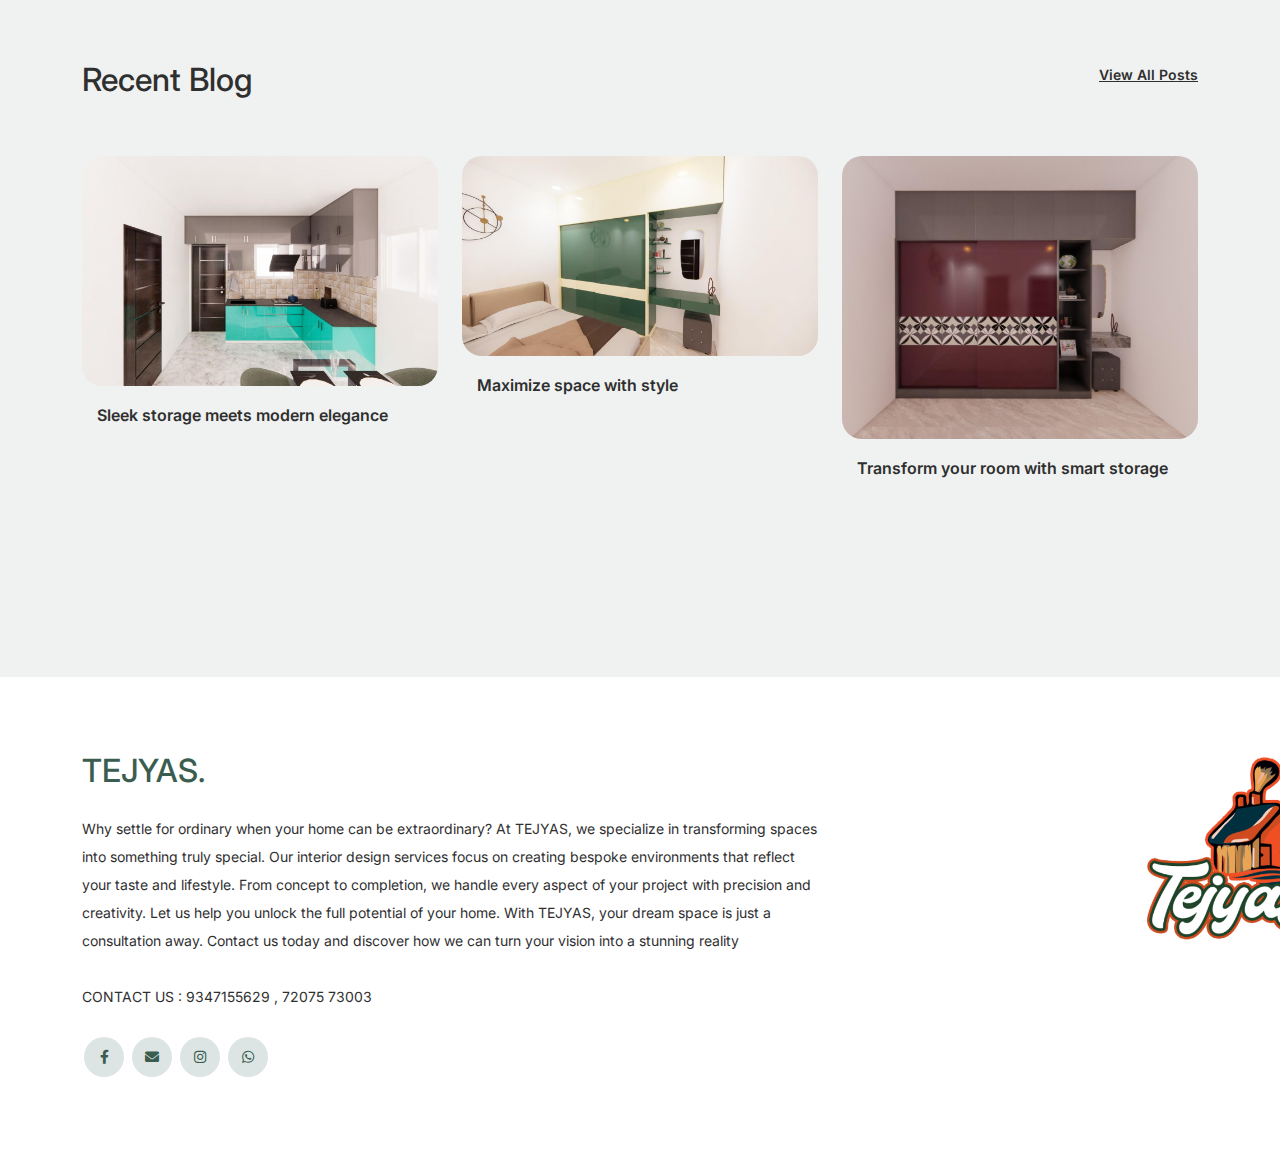
==== commit a4a9ba1a: "Update index.html" ====
--- a/index.html
+++ b/index.html
@@ -117,7 +117,7 @@
 		  
 				<!-- Start Column 2 -->
 				<div class="col-12 col-md-4 col-lg-3 mb-5 mb-md-0">
-				  <a href="WhatsApp Image 2024-08-11 at 13.54.04_a18f2dfe.jpg" class="product-item">
+				  <a href="images/WhatsApp Image 2024-08-11 at 13.54.04_a18f2dfe.jpg" class="product-item">
 					<img src="images/WhatsApp Image 2024-08-11 at 13.54.04_a18f2dfe.jpg" class="img-fluid1">
 				  </a>
 				</div> 
@@ -125,7 +125,7 @@
 		  
 				<!-- Start Column 3 -->
 				<div class="col-12 col-md-4 col-lg-3 mb-5 mb-md-0">
-				  <a href="stunning-new-ceiling-design-concepts-transform-your-home_1199394-38433.avif" class="product-item">
+				  <a href="images/stunning-new-ceiling-design-concepts-transform-your-home_1199394-38433.avif" class="product-item">
 					<img src="images/stunning-new-ceiling-design-concepts-transform-your-home_1199394-38433.avif" class="img-fluid1">
 				  </a>
 				</div>
@@ -133,7 +133,7 @@
 		  
 				<!-- Start Column 4 -->
 				<div class="col-12 col-md-4 col-lg-3 mb-5 mb-md-0">
-				  <a href="WhatsApp Image 2024-08-11 at 13.54.05_7233ead6.jpg" class="product-item">
+				  <a href="images/WhatsApp Image 2024-08-11 at 13.54.05_7233ead6.jpg" class="product-item">
 					<img src="images/WhatsApp Image 2024-08-11 at 13.54.05_7233ead6.jpg" class="img-fluid1">
 				  </a>
 				</div>
@@ -242,7 +242,7 @@
 
 					<div class="col-12 col-sm-6 col-md-4 mb-4 mb-md-0">
 						<div class="post-entry">
-							<a href="WhatsApp Image 2024-08-11 at 13.09.54_9f2b584c.jpg" class="post-thumbnail"><img src="images/WhatsApp Image 2024-08-11 at 13.09.54_9f2b584c.jpg" alt="Image" class="img-fluid"></a>
+							<a href="images/WhatsApp Image 2024-08-11 at 13.09.54_9f2b584c.jpg" class="post-thumbnail"><img src="images/WhatsApp Image 2024-08-11 at 13.09.54_9f2b584c.jpg" alt="Image" class="img-fluid"></a>
 							<div class="post-content-entry">
 								<h3><a href="#">Sleek storage meets modern elegance</a></h3>
 							</div>
@@ -251,7 +251,7 @@
 
 					<div class="col-12 col-sm-6 col-md-4 mb-4 mb-md-0">
 						<div class="post-entry">
-							<a href="WhatsApp Image 2024-08-11 at 13.09.53_72c09388.jpg" class="post-thumbnail"><img src="images/WhatsApp Image 2024-08-11 at 13.09.53_72c09388.jpg" alt="Image" class="img-fluid"></a>
+							<a href="images/WhatsApp Image 2024-08-11 at 13.09.53_72c09388.jpg" class="post-thumbnail"><img src="images/WhatsApp Image 2024-08-11 at 13.09.53_72c09388.jpg" alt="Image" class="img-fluid"></a>
 							<div class="post-content-entry">
 								<h3><a href="#">Maximize space with style</a></h3>
 							</div>
@@ -260,7 +260,7 @@
 
 					<div class="col-12 col-sm-6 col-md-4 mb-4 mb-md-0">
 						<div class="post-entry">
-							<a href="WhatsApp Image 2024-08-11 at 13.09.55_bc8fb94f.jpg" class="post-thumbnail"><img src="images/WhatsApp Image 2024-08-11 at 13.09.55_bc8fb94f.jpg" alt="Image" class="img-fluid"></a>
+							<a href="images/WhatsApp Image 2024-08-11 at 13.09.55_bc8fb94f.jpg" class="post-thumbnail"><img src="images/WhatsApp Image 2024-08-11 at 13.09.55_bc8fb94f.jpg" alt="Image" class="img-fluid"></a>
 							<div class="post-content-entry">
 								<h3><a href="#">Transform your room with smart storage</a></h3>
 							</div>
@@ -280,7 +280,7 @@
 						<div class="mb-4 footer-logo-wrap"><a href="#" class="footer-logo">TEJYAS<span>.</span></a></div>
 						<p class="mb-4">Why settle for ordinary when your home can be extraordinary? At TEJYAS, we specialize in transforming spaces into something truly special. Our interior design services focus on creating bespoke environments that reflect your taste and lifestyle. From concept to completion, we handle every aspect of your project with precision and creativity.
 
-							Let us help you unlock the full potential of your home. With TEJYAS, your dream space is just a consultation away. Contact us today and discover how we can turn your vision into a stunning reality<br> <br> CONTACT US : 9347155629</p>
+							Let us help you unlock the full potential of your home. With TEJYAS, your dream space is just a consultation away. Contact us today and discover how we can turn your vision into a stunning reality<br> <br> CONTACT US : 9347155629 , 72075 73003</p>
 
 						<ul class="list-unstyled custom-social">
 							<li><a href="#"><span class="fa fa-brands fa-facebook-f"></span></a></li>
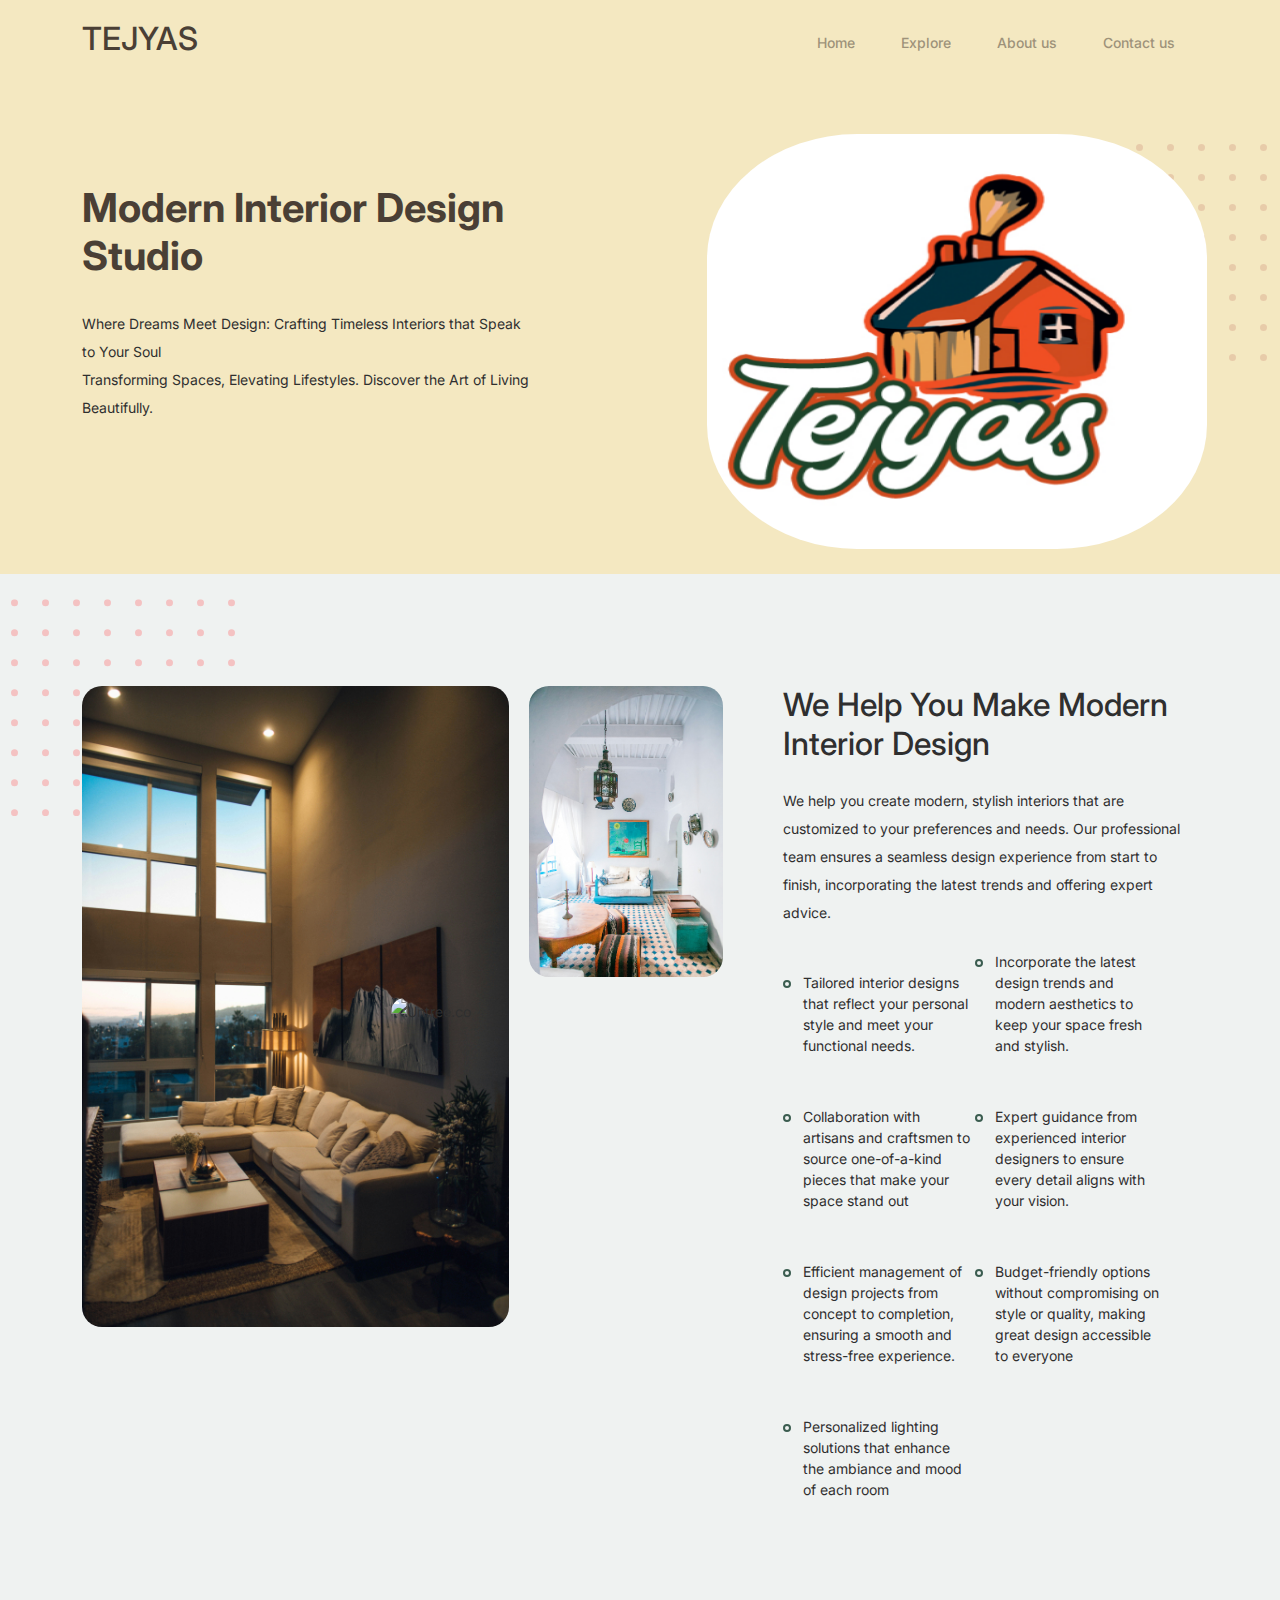
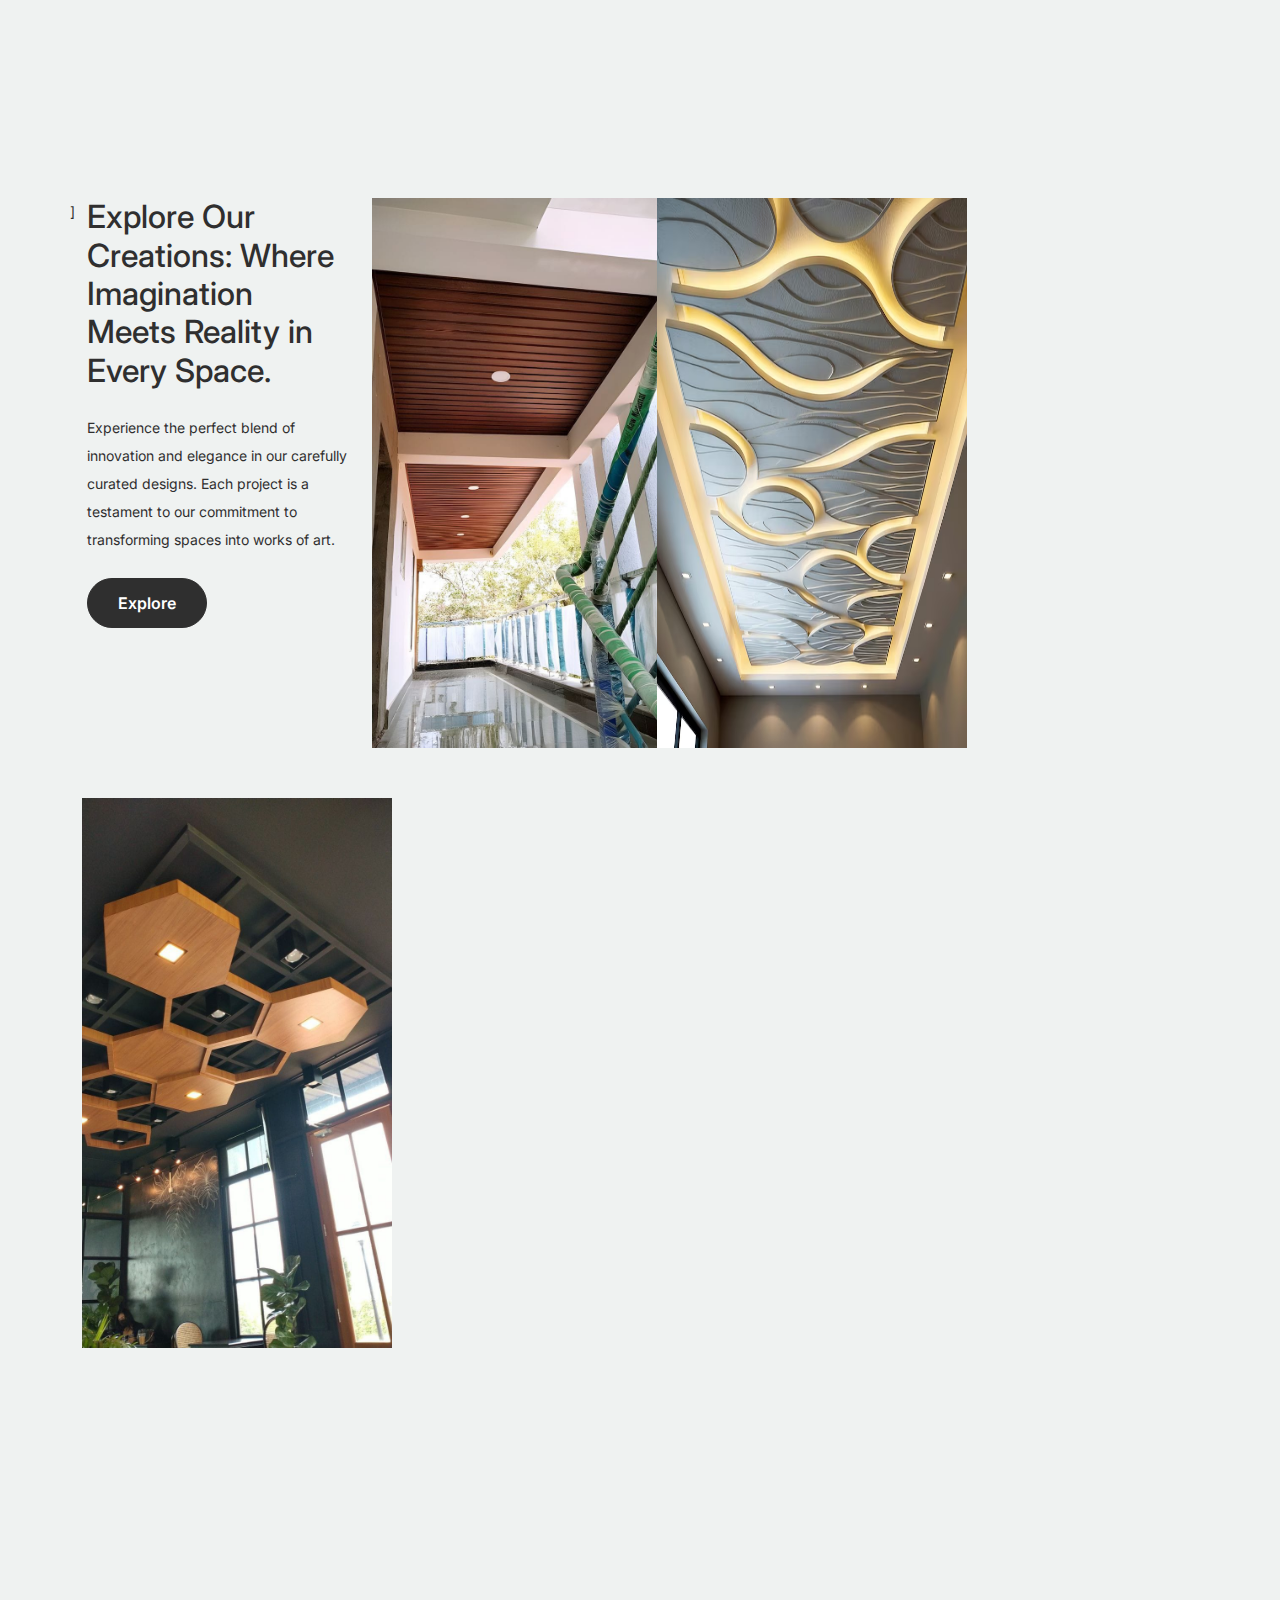
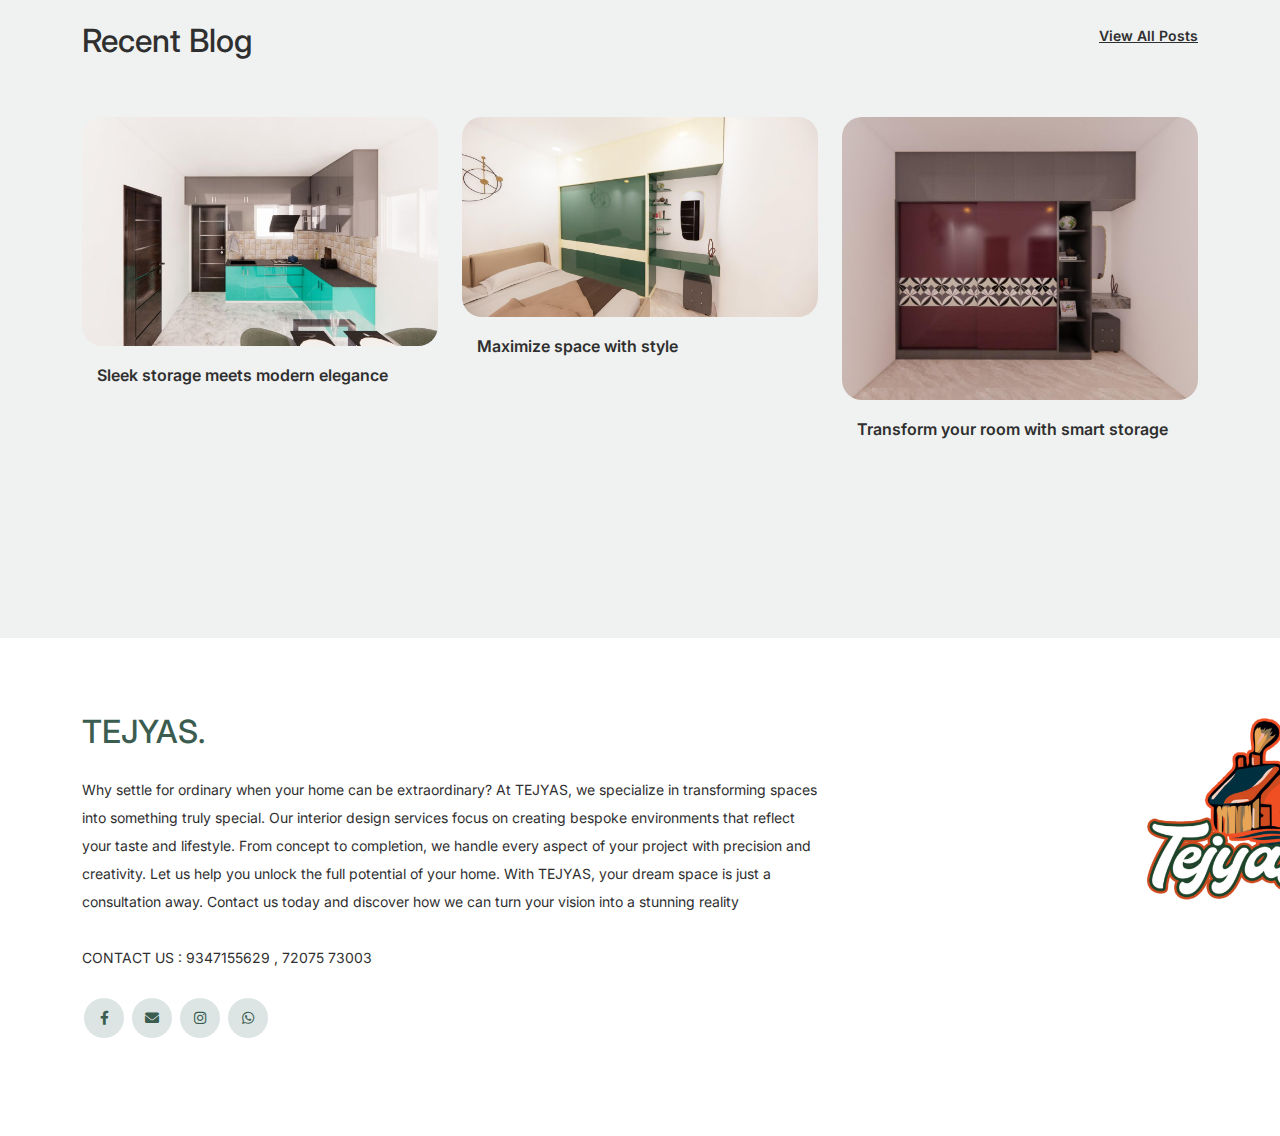
==== commit 61152e89: "Update index.html" ====
--- a/index.html
+++ b/index.html
@@ -10,7 +10,6 @@
   <meta name="description" content="" />
   <meta name="keywords" content="bootstrap, bootstrap4" />
 
-		<!-- Bootstrap CSS -->
 		<link href="css/bootstrap.min.css" rel="stylesheet">
 		<link href="https://cdnjs.cloudflare.com/ajax/libs/font-awesome/6.0.0-beta3/css/all.min.css" rel="stylesheet">
 		<link href="css/tiny-slider.css" rel="stylesheet">
@@ -20,7 +19,6 @@
 
 	<body>
 
-		<!-- Start Header/Navigation -->
 		<nav class="custom-navbar navbar navbar navbar-expand-md navbar-dark bg-dark" arial-label="Furni navigation bar">
 
 			<div class="container">
@@ -43,9 +41,7 @@
 			</div>
 				
 		</nav>
-		<!-- End Header/Navigation -->
-
-		<!-- Start Hero Section -->
+
 			<div class="hero">
 				<div class="container">
 					<div class="row justify-content-between">
@@ -63,11 +59,7 @@
 					</div>
 				</div>
 			</div>
-		<!-- End Hero Section -->
-
-		<!-- Start Product Section -->
-		
-		<!-- End Product Section -->
+
 		<div class="we-help-section">
 			<div class="container">
 				<div class="row justify-content-between">
@@ -95,138 +87,46 @@
 				</div>
 			</div>
 		</div>
-		<!-- Start Why Choose Us Section -->
-		
-		<!-- End Why Choose Us Section -->
-
-		<!-- Start We Help Section -->
-		
-		<!-- End We Help Section -->
+
 
 		<div class="product-section">
 			<div class="container">
 			  <div class="row">
 		  
-				<!-- Start Column 1 -->
-				<div class="col-md-12 col-lg-3 mb-5 mb-lg-0">
+]				<div class="col-md-12 col-lg-3 mb-5 mb-lg-0">
 				  <h2 class="mb-4 section-title">Explore Our Creations: Where Imagination Meets Reality in Every Space.</h2>
 				  <p class="mb-4">Experience the perfect blend of innovation and elegance in our carefully curated designs. Each project is a testament to our commitment to transforming spaces into works of art.</p>
 				  <p><a href="explore.html" class="btn">Explore</a></p>
 				</div> 
-				<!-- End Column 1 -->
-		  
-				<!-- Start Column 2 -->
+
 				<div class="col-12 col-md-4 col-lg-3 mb-5 mb-md-0">
 				  <a href="images/WhatsApp Image 2024-08-11 at 13.54.04_a18f2dfe.jpg" class="product-item">
 					<img src="images/WhatsApp Image 2024-08-11 at 13.54.04_a18f2dfe.jpg" class="img-fluid1">
 				  </a>
 				</div> 
-				<!-- End Column 2 -->
-		  
-				<!-- Start Column 3 -->
+
 				<div class="col-12 col-md-4 col-lg-3 mb-5 mb-md-0">
 				  <a href="images/stunning-new-ceiling-design-concepts-transform-your-home_1199394-38433.avif" class="product-item">
 					<img src="images/stunning-new-ceiling-design-concepts-transform-your-home_1199394-38433.avif" class="img-fluid1">
 				  </a>
 				</div>
-				<!-- End Column 3 -->
-		  
-				<!-- Start Column 4 -->
+
 				<div class="col-12 col-md-4 col-lg-3 mb-5 mb-md-0">
 				  <a href="images/WhatsApp Image 2024-08-11 at 13.54.05_7233ead6.jpg" class="product-item">
 					<img src="images/WhatsApp Image 2024-08-11 at 13.54.05_7233ead6.jpg" class="img-fluid1">
 				  </a>
 				</div>
-				<!-- End Column 4 -->
 		  
 			  </div>
 			</div>
 		  </div>
 		  
-					<!-- End Column 4 -->
 
 				</div>
 			</div>
 		</div>
 
-		<!-- Start Testimonial Slider -->
-		<div class="testimonial-section">
-			<div class="container">
-				<div class="row">
-					<div class="col-lg-7 mx-auto text-center">
-						<h2 class="section-title">Testimonials</h2>
-					</div>
-				</div>
-
-				<div class="row justify-content-center">
-					<div class="col-lg-12">
-						<div class="testimonial-slider-wrap text-center">
-
-							<div id="testimonial-nav">
-								<span class="prev" data-controls="prev"><span class="fa fa-chevron-left"></span></span>
-								<span class="next" data-controls="next"><span class="fa fa-chevron-right"></span></span>
-							</div>
-
-							<div class="testimonial-slider">
-								
-								<div class="item">
-									<div class="row justify-content-center">
-										<div class="col-lg-8 mx-auto">
-
-											<div class="testimonial-block text-center">
-												<blockquote class="mb-5">
-													<p>&ldquo;Working with YASODHA and TEJYAS was a seamless experience from start to finish. Their visionary approach and attention to detail brought our project to life beyond our expectations. The team’s professionalism and creativity were truly impressive. We highly recommend them for any design endeavor.&rdquo;</p>
-												</blockquote>
-
-												<div class="author-info">
-													<div class="author-pic">
-														<img src="images/vamsi.jpg" alt="Maria Jones" class="img-fluid">
-													</div>
-													<h3 class="font-weight-bold">YASODHA VAMSI</h3>
-													<span class="position d-block mb-3">MANAGING DIRECTOR.</span>
-												</div>
-											</div>
-
-										</div>
-									</div>
-								</div> 
-								<!-- END item -->
-
-								<div class="item">
-									<div class="row justify-content-center">
-										<div class="col-lg-8 mx-auto">
-
-											<div class="testimonial-block text-center">
-												<blockquote class="mb-5">
-													<p>&ldquo;Under KIRAN TEJA's leadership, TEJYAS delivered exceptional results with a perfect blend of style and functionality. The team's ability to understand our needs and execute them flawlessly was remarkable. The entire process was smooth and stress-free, thanks to their expertise. We couldn’t be happier with the outcome.&rdquo;</p>
-												</blockquote>
-
-												<div class="author-info">
-													<div class="author-pic">
-														<img src="images/tej.jpg" alt="Maria Jones" class="img-fluid">
-													</div>
-													<h3 class="font-weight-bold">KIRAN TEJA</h3>
-													<span class="position d-block mb-3">MANAGING DIRECTOR.</span>
-												</div>
-											</div>
-
-										</div>
-									</div>
-								</div> 
-								<!-- END item -->
-
-								<!-- END item -->
-
-							</div>
-
-						</div>
-					</div>
-				</div>
-			</div>
-		</div>
-		<!-- End Testimonial Slider -->
-
-		<!-- Start Blog Section -->
+
 		<div class="blog-section">
 			<div class="container">
 				<div class="row mb-5">
@@ -270,9 +170,7 @@
 				</div>
 			</div>
 		</div>
-		<!-- End Blog Section -->	
-
-		<!-- Start Footer Section -->
+
 		<footer class="footer-section">
 			<div class="container relative">
 				<div class="row">
@@ -305,7 +203,6 @@
 
 			</div>
 		</footer>
-		<!-- End Footer Section -->	
 
 
 		<script src="js/bootstrap.bundle.min.js"></script>
